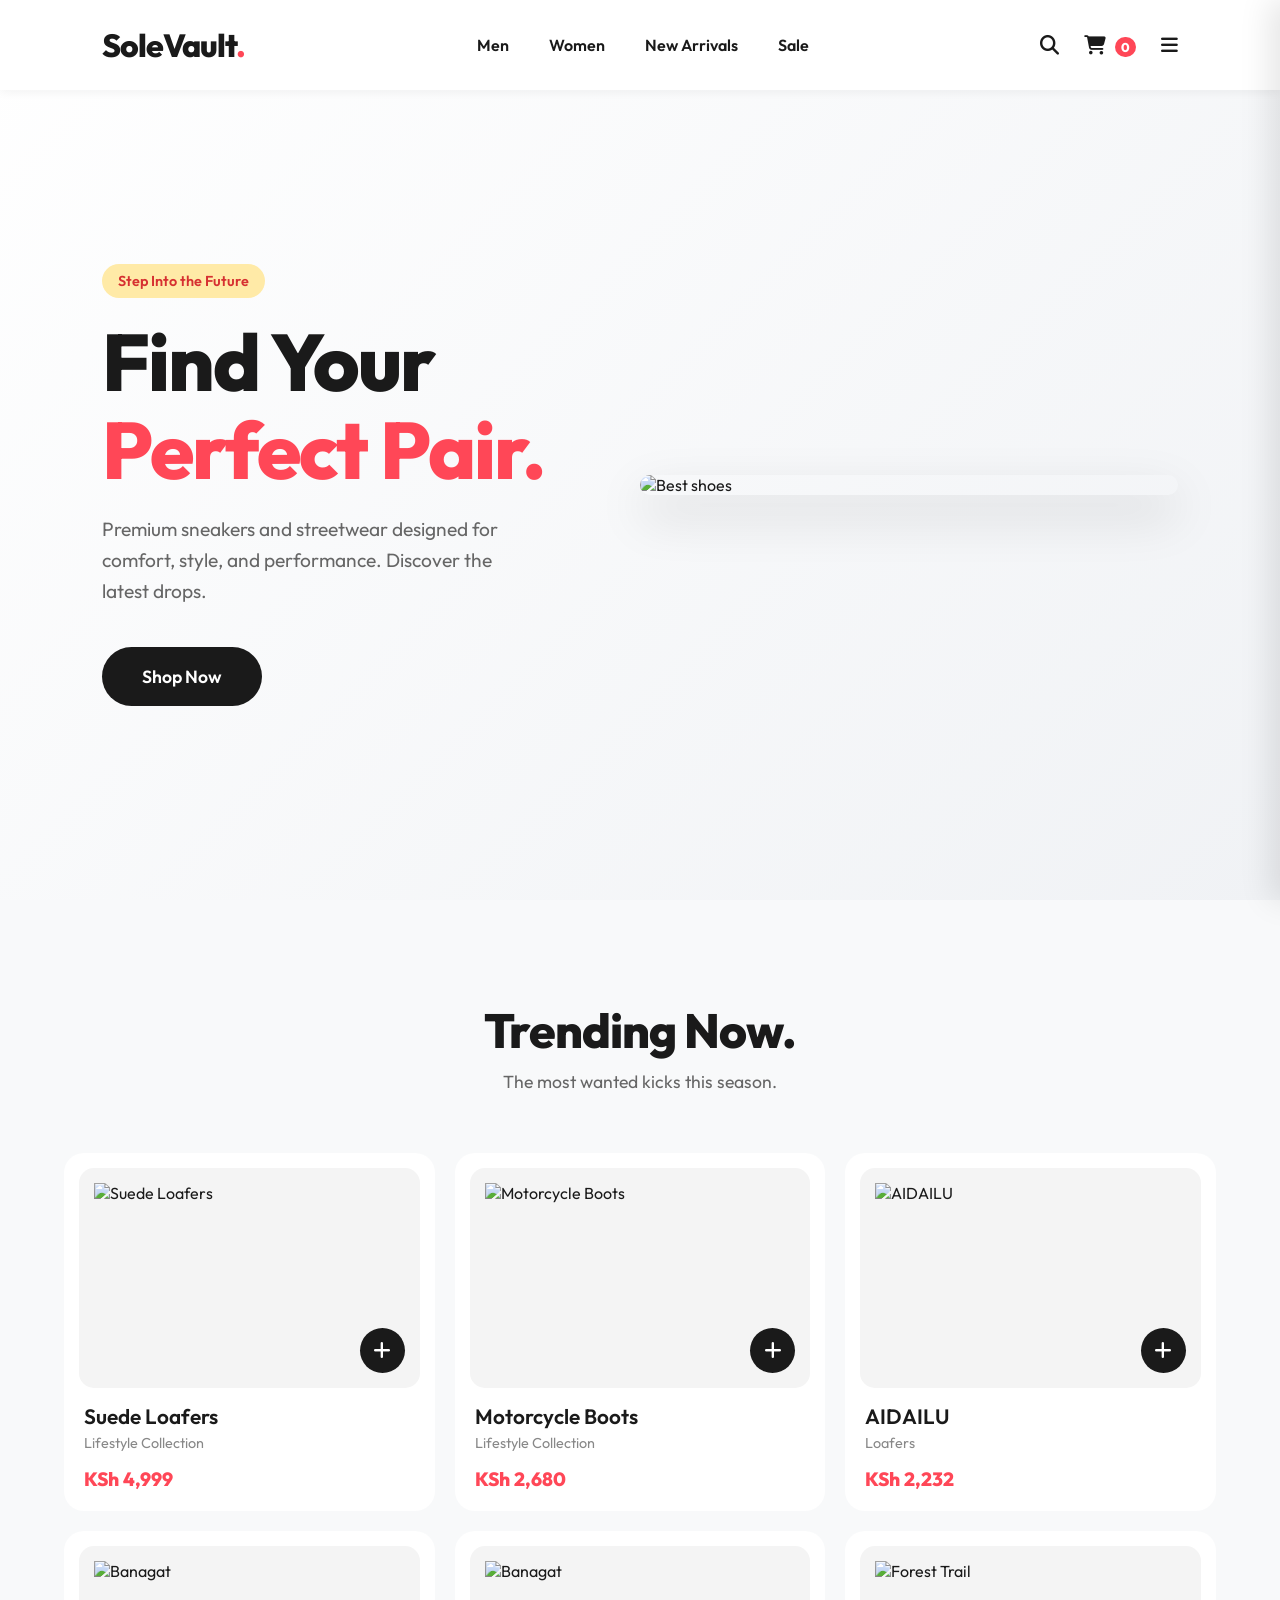
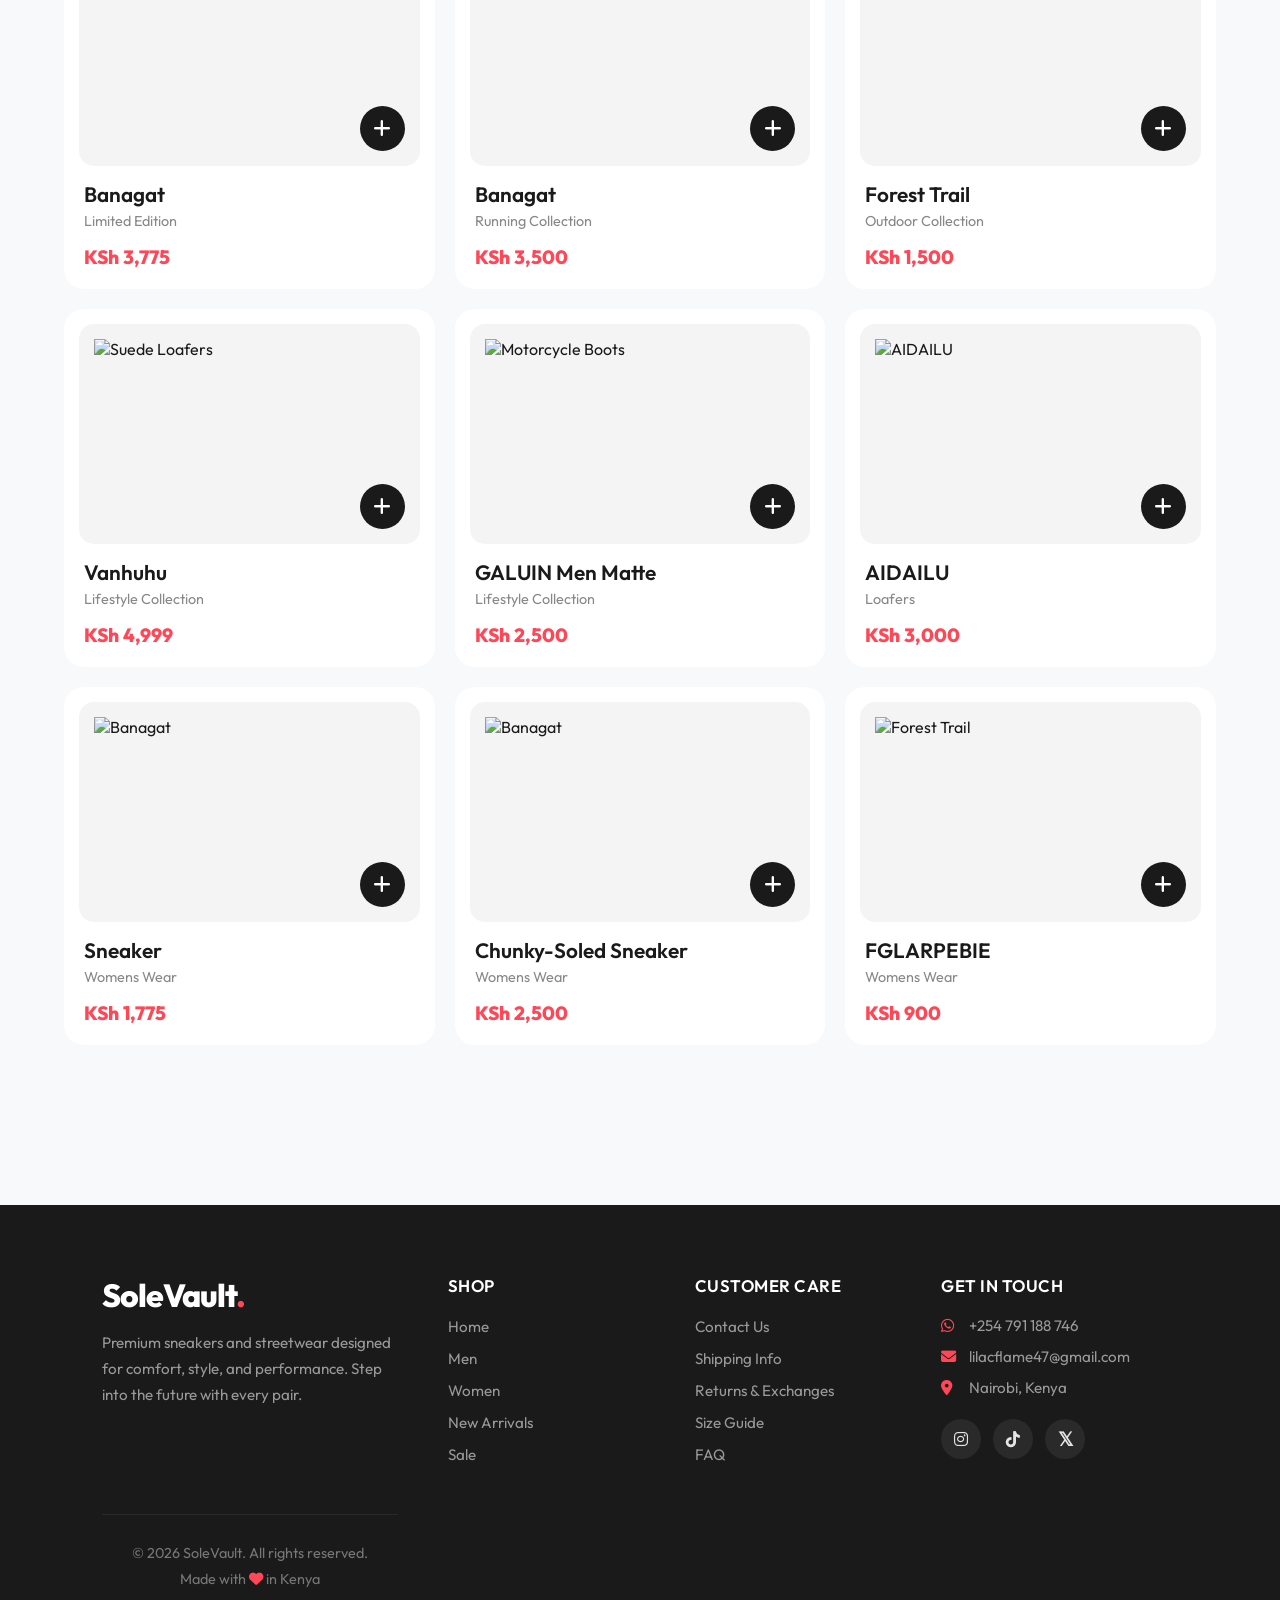
==== index.html @ d218647d "first commit" ====
<!DOCTYPE html>
<html lang="en">
<head>
    <meta charset="UTF-8">
    <meta name="viewport" content="width=device-width, initial-scale=1.0">
    <title>SoleVault | Premium Sneakers</title>
    
    <link rel="preconnect" href="https://fonts.googleapis.com">
    <link rel="preconnect" href="https://fonts.gstatic.com" crossorigin>
    <link href="https://fonts.googleapis.com/css2?family=Outfit:wght@300;400;600;800&display=swap" rel="stylesheet">
    <link rel="stylesheet" href="https://cdnjs.cloudflare.com/ajax/libs/font-awesome/6.4.0/css/all.min.css">
    <link rel="stylesheet" href="style.css">
</head>
<body>

    <!-- Navigation -->
        <nav>
        <a href="index.html" class="logo" style="text-decoration: none; color: inherit;">SoleVault<span>.</span></a>
        
        <ul class="nav-links" id="navLinks">
            <li><a href="men.html">Men</a></li>
            <li><a href="women.html">Women</a></li>
            <li><a href="new.html">New Arrivals</a></li>
            <li><a href="sale.html">Sale</a></li>
        </ul>

        <div class="nav-icons">
            <a href="javascript:void(0)" onclick="toggleSearch(event)"><i class="fa-solid fa-magnifying-glass"></i></a>
            <a href="javascript:void(0)" onclick="toggleCart(event)"><i class="fa-solid fa-cart-shopping"></i> <span id="cart-count">0</span></a>
            <!-- Hamburger Menu Icon (Only shows on mobile) -->
            <a href="javascript:void(0)" class="menu-toggle" onclick="toggleMenu()"><i class="fa-solid fa-bars"></i></a>
        </div>
    </nav>

    <!-- Hero Section -->
    <header class="hero">
        <div class="hero-text">
            <span class="badge">Step Into the Future</span>
            <h1>Find Your <br><span class="highlight">Perfect Pair.</span></h1>
            <p>Premium sneakers and streetwear designed for comfort, style, and performance. Discover the latest drops.</p>
            <a href="#shop" class="btn">Shop Now</a>
        </div>
        <div class="hero-image">
            <img src="https://ke.jumia.is/unsafe/fit-in/680x680/filters:fill(white)/product/57/4795823/1.jpg?5220" alt="Best shoes">
        </div>
    </header>

    <!-- Product Grid -->
    <section id="shop" class="products-section">
        <div class="section-header">
            <h2>Trending Now.</h2>
            <p>The most wanted kicks this season.</p>
        </div>

        <!-- THE MISSING GRID WRAPPER IS HERE -->
        <div class="product-grid">
            
            <!-- Shoe 1 -->
            <div class="product-card">
                <div class="image-box">
                    <img src="https://ke.jumia.is/unsafe/fit-in/680x680/filters:fill(white)/product/57/4795823/1.jpg?5220" alt="Suede Loafers">
                    <button class="add-to-cart" onclick="addToCart('Suede Loafers', 4999)"><i class="fa-solid fa-plus"></i></button>
                </div>
                <div class="product-info">
                    <h3>Suede Loafers</h3>
                    <p>Lifestyle Collection</p>
                    <span class="price">KSh 4,999</span>
                </div>
            </div>

            <!-- Shoe 2 -->
            <div class="product-card">
                <div class="image-box">
                    <img src="https://ke.jumia.is/unsafe/fit-in/500x500/filters:fill(white)/product/01/3525723/1.jpg?2104" alt="Motorcycle Boots">
                    <button class="add-to-cart" onclick="addToCart('Motorcycle Boots', 2680)"><i class="fa-solid fa-plus"></i></button>
                </div>
                <div class="product-info">
                    <h3>Motorcycle Boots</h3>
                    <p>Lifestyle Collection</p>
                    <span class="price">KSh 2,680</span>
                </div>
            </div>

            <!-- Shoe 3 -->
            <div class="product-card">
                <div class="image-box">
                    <img src="https://ke.jumia.is/unsafe/fit-in/680x680/filters:fill(white)/product/59/809765/1.jpg?5436" alt="AIDAILU">
                    <button class="add-to-cart" onclick="addToCart('AIDAILU', 2232)"><i class="fa-solid fa-plus"></i></button>
                </div>
                <div class="product-info">
                    <h3>AIDAILU</h3>
                    <p>Loafers</p>
                    <span class="price">KSh 2,232</span>
                </div>
            </div>

            <!-- Shoe 4 -->
            <div class="product-card">
                <div class="image-box">
                    <img src="https://ke.jumia.is/unsafe/fit-in/500x500/filters:fill(white)/product/37/4186523/1.jpg?4332" alt="Banagat">
                    <button class="add-to-cart" onclick="addToCart('Banagat', 3775)"><i class="fa-solid fa-plus"></i></button>
                </div>
                <div class="product-info">
                    <h3>Banagat</h3>
                    <p>Limited Edition</p>
                    <span class="price">KSh 3,775</span>
                </div>
            </div>

            <!-- Shoe 5 -->
            <div class="product-card">
                <div class="image-box">
                    <img src="https://ke.jumia.is/unsafe/fit-in/500x500/filters:fill(white)/product/64/2206213/1.jpg?8373" alt="Banagat">
                    <button class="add-to-cart" onclick="addToCart('Banagat', 2500)"><i class="fa-solid fa-plus"></i></button>
                </div>
                <div class="product-info">
                    <h3>Banagat</h3>
                    <p>Running Collection</p>
                    <span class="price">KSh 3,500</span>
                </div>
            </div>

            <!-- Shoe 6 -->
            <div class="product-card">
                <div class="image-box">
                    <img src="https://ke.jumia.is/unsafe/fit-in/500x500/filters:fill(white)/product/60/6899091/1.jpg?2651" alt="Forest Trail">
                    <button class="add-to-cart" onclick="addToCart('Forest Trail', 1500)"><i class="fa-solid fa-plus"></i></button>
                </div>
                <div class="product-info">
                    <h3>Forest Trail</h3>
                    <p>Outdoor Collection</p>
                    <span class="price">KSh 1,500</span>
                </div>
            </div>

            <!-- Shoe 7 -->
            <div class="product-card">
                <div class="image-box">
                    <img src="https://ke.jumia.is/unsafe/fit-in/500x500/filters:fill(white)/product/42/1578023/1.jpg?2442" alt="Suede Loafers">
                    <button class="add-to-cart" onclick="addToCart('Suede Loafers', 4999)"><i class="fa-solid fa-plus"></i></button>
                </div>
                <div class="product-info">
                    <h3>Vanhuhu</h3>
                    <p>Lifestyle Collection</p>
                    <span class="price">KSh 4,999</span>
                </div>
            </div>

            <!-- Shoe 8 -->
            <div class="product-card">
                <div class="image-box">
                    <img src="https://ke.jumia.is/unsafe/fit-in/500x500/filters:fill(white)/product/37/9747823/1.jpg?2228" alt="Motorcycle Boots">
                    <button class="add-to-cart" onclick="addToCart('Motorcycle Boots', 2680)"><i class="fa-solid fa-plus"></i></button>
                </div>
                <div class="product-info">
                    <h3>GALUIN Men Matte</h3>
                    <p>Lifestyle Collection</p>
                    <span class="price">KSh 2,500</span>
                </div>
            </div>

            <!-- Shoe 9 -->
            <div class="product-card">
                <div class="image-box">
                    <img src="https://ke.jumia.is/unsafe/fit-in/500x500/filters:fill(white)/product/17/6987661/1.jpg?1948" alt="AIDAILU">
                    <button class="add-to-cart" onclick="addToCart('AIDAILU', 2232)"><i class="fa-solid fa-plus"></i></button>
                </div>
                <div class="product-info">
                    <h3>AIDAILU</h3>
                    <p>Loafers</p>
                    <span class="price">KSh 3,000</span>
                </div>
            </div>

            <!-- Shoe 10 -->
            <div class="product-card">
                <div class="image-box">
                    <img src="https://ke.jumia.is/unsafe/fit-in/500x500/filters:fill(white)/product/05/4372523/1.jpg?1963" alt="Banagat">
                    <button class="add-to-cart" onclick="addToCart('Banagat', 3775)"><i class="fa-solid fa-plus"></i></button>
                </div>
                <div class="product-info">
                    <h3>Sneaker</h3>
                    <p>Womens Wear</p>
                    <span class="price">KSh 1,775</span>
                </div>
            </div>

            <!-- Shoe 11 -->
            <div class="product-card">
                <div class="image-box">
                    <img src="https://ke.jumia.is/unsafe/fit-in/500x500/filters:fill(white)/product/93/4255723/1.jpg?5764" alt="Banagat">
                    <button class="add-to-cart" onclick="addToCart('Banagat', 2500)"><i class="fa-solid fa-plus"></i></button>
                </div>
                <div class="product-info">
                    <h3>Chunky-Soled Sneaker</h3>
                    <p>Womens Wear</p>
                    <span class="price">KSh 2,500</span>
                </div>
            </div>

            <!-- Shoe 12 -->
            <div class="product-card">
                <div class="image-box">
                    <img src="https://ke.jumia.is/unsafe/fit-in/500x500/filters:fill(white)/product/03/3954523/1.jpg?1040" alt="Forest Trail">
                    <button class="add-to-cart" onclick="addToCart('Forest Trail', 1500)"><i class="fa-solid fa-plus"></i></button>
                </div>
                <div class="product-info">
                    <h3>FGLARPEBIE</h3>
                    <p>Womens Wear</p>
                    <span class="price">KSh 900</span>
                </div>
            </div>

        </div> <!-- END OF PRODUCT GRID -->
    </section>

    <!-- SLIDE-OUT SHOPPING CART -->
    <div class="cart-overlay" id="cartOverlay" onclick="toggleCart(event)"></div>
    
    <div class="cart-sidebar" id="cartSidebar">
        <div class="cart-header">
            <h2>Your Cart</h2>
            <button class="close-cart" onclick="toggleCart(event)"><i class="fa-solid fa-xmark"></i></button>
        </div>
        
        <div class="cart-items" id="cartItems">
            <p class="empty-msg">Your cart is empty. Start shopping!</p>
        </div>
        
        <div class="cart-footer">
            <div class="total-row">
                <span>Total:</span>
                <span id="cartTotal">KSh 0</span>
            </div>
            <button class="btn checkout-btn" onclick="checkout()">Checkout Now</button>
        </div>
    </div>

        <!-- FOOTER -->
    <footer>
        <div class="footer-grid">
            
            <div class="footer-brand">
                <h3>SoleVault<span>.</span></h3>
                <p>Premium sneakers and streetwear designed for comfort, style, and performance. Step into the future with every pair.</p>
            </div>

            <div class="footer-col">
                <h4>Shop</h4>
                <ul>
                    <li><a href="index.html">Home</a></li>
                    <li><a href="men.html">Men</a></li>
                    <li><a href="women.html">Women</a></li>
                    <li><a href="new.html">New Arrivals</a></li>
                    <li><a href="sale.html">Sale</a></li>
                </ul>
            </div>

            <div class="footer-col">
                <h4>Customer Care</h4>
                <ul>
                    <li><a href="#">Contact Us</a></li>
                    <li><a href="#">Shipping Info</a></li>
                    <li><a href="#">Returns & Exchanges</a></li>
                    <li><a href="#">Size Guide</a></li>
                    <li><a href="#">FAQ</a></li>
                </ul>
            </div>

            <div class="footer-col">
                <h4>Get In Touch</h4>
                                <ul class="footer-contact">
                    <li>
                        <i class="fa-brands fa-whatsapp"></i> 
                        <a href="https://wa.me/254791188746" target="_blank" style="color: inherit;">+254 791 188 746</a>
                    </li>
                    <li>
                        <i class="fa-solid fa-envelope"></i> 
                        <a href="mailto:lilacflame47@gmail.com" style="color: inherit;">lilacflame47@gmail.com</a>
                    </li>
                    <li><i class="fa-solid fa-location-dot"></i> Nairobi, Kenya</li>
                </ul>
                                <div class="footer-socials">
                    <!-- Update the hrefs with your actual profile links -->
                    <a href="https://instagram.com/xtentione__" target="_blank" aria-label="Instagram"><i class="fa-brands fa-instagram"></i></a>
                    <a href="https://tiktok.com/@xtentione" target="_blank" aria-label="TikTok"><i class="fa-brands fa-tiktok"></i></a>
                    
                    <!-- Fixed the X icon -->
                   <a href="https://x.com/heinxw" target="_blank" aria-label="X" style="color: #e5e5e5 !important; font-family: Arial, sans-serif; font-weight: bold; font-size: 1.2rem; display: flex; align-items: center; justify-content: center;">
    𝕏
</a>
                    
                </div>

        </div>

        <div class="footer-bottom">
            <p>&copy; <span id="year"></span> SoleVault. All rights reserved.</p>
            <p>Made with <i class="fa-solid fa-heart" style="color:#ff4757;"></i> in Kenya</p>
        </div>
    </footer>

    <script>
        document.getElementById('year').textContent = new Date().getFullYear();
    </script>

    <script src="script.js"></script>
</body>
</html>
---- style.css ----
/* --- BASE STYLES --- */
* {
    margin: 0;
    padding: 0;
    box-sizing: border-box;
    font-family: 'Outfit', sans-serif;
}

body {
    background-color: #f8f9fa;
    color: #1a1a1a;
    overflow-x: hidden;
}

a {
    text-decoration: none;
    color: inherit;
}

nav {
    display: flex;
    justify-content: space-between;
    align-items: center;
    padding: 25px 8%;
    position: fixed; 
    width: 100%;
    top: 0;
    z-index: 100;
    background: rgba(255, 255, 255, 0.95); 
    backdrop-filter: blur(10px); 
    box-shadow: 0 2px 10px rgba(0,0,0,0.05); 
    transition: all 0.3s ease;
}

.logo {
    font-size: 2rem;
    font-weight: 800;
    letter-spacing: -1px;
}

.logo span {
    color: #ff4757; 
}

.nav-links {
    list-style: none;
    display: flex;
    gap: 40px;
}

.nav-links a {
    font-weight: 600;
    transition: color 0.3s;
}

.nav-links a:hover {
    color: #ff4757;
}

.nav-icons {
    display: flex;
    gap: 25px;
    font-size: 1.2rem;
}

.nav-icons a:hover {
    color: #ff4757;
}

/* --- HERO SECTION --- */
.hero {
    display: flex;
    align-items: center;
    justify-content: space-between;
    padding: 150px 8% 80px; 
    background: linear-gradient(135deg, #ffffff 0%, #f0f2f5 100%);
    min-height: 100vh;
}

.hero-text {
    width: 50%;
}

.badge {
    background: #ffeaa7;
    color: #d63031;
    padding: 8px 16px;
    border-radius: 30px;
    font-size: 0.9rem;
    font-weight: 600;
    display: inline-block;
    margin-bottom: 20px;
}

.hero-text h1 {
    font-size: 5rem;
    font-weight: 800;
    line-height: 1.1;
    letter-spacing: -2px;
    margin-bottom: 20px;
}

.highlight {
    color: #ff4757;
}

.hero-text p {
    font-size: 1.2rem;
    color: #666;
    line-height: 1.6;
    margin-bottom: 40px;
    max-width: 80%;
}

.btn {
    display: inline-block;
    background: #1a1a1a;
    color: white;
    padding: 18px 40px;
    border-radius: 50px;
    font-size: 1.1rem;
    font-weight: 600;
    transition: transform 0.3s, background 0.3s;
}

.btn:hover {
    background: #ff4757;
    transform: translateY(-3px);
}

/* --- HERO IMAGE --- */
.hero-image {
    width: 50%;
    display: flex;
    justify-content: center;
}

.hero-image img {
    width: 100%;
    max-width: 600px;
    border-radius: 30px;
    box-shadow: 0 20px 50px rgba(0,0,0,0.15);
    animation: float 5s ease-in-out infinite;
}

@keyframes float {
    0% { transform: translateY(0) rotate(0deg); }
    50% { transform: translateY(-20px) rotate(-2deg); }
    100% { transform: translateY(0) rotate(0deg); }
}

/* --- PRODUCTS SECTION --- */
.products-section {
    padding: 100px 5%; 
}

.section-header {
    text-align: center;
    margin-bottom: 60px;
}

.section-header h2 {
    font-size: 3rem;
    font-weight: 800;
    letter-spacing: -1px;
}

.section-header p {
    color: #666;
    font-size: 1.1rem;
    margin-top: 10px;
}

/* --- PRODUCT GRID (EXACTLY 3 COLUMNS) --- */
.product-grid {
    display: grid;
    grid-template-columns: repeat(3, 1fr); 
    gap: 20px; 
    max-width: 1200px;
    margin: 0 auto;
}

.product-card {
    background: white;
    border-radius: 20px;
    padding: 15px; 
    transition: transform 0.3s, box-shadow 0.3s;
    cursor: pointer;
    display: flex; 
    flex-direction: column;
}

.product-card:hover {
    transform: translateY(-10px);
    box-shadow: 0 20px 40px rgba(0,0,0,0.08);
}

.image-box {
    position: relative;
    background: #f4f4f4;
    border-radius: 15px;
    height: 220px; 
    display: flex;
    align-items: center;
    justify-content: center;
    overflow: hidden;
    width: 100%;
}

.image-box img {
    width: 100%;
    height: 100%;
    object-fit: contain; 
    padding: 15px; 
    transition: transform 0.4s ease;
}

.product-card:hover .image-box img {
    transform: scale(1.1);
}

.add-to-cart {
    position: absolute;
    bottom: 15px;
    right: 15px;
    background: #1a1a1a;
    color: white;
    border: none;
    width: 45px;
    height: 45px;
    border-radius: 50%;
    font-size: 1.2rem;
    cursor: pointer;
    transition: background 0.3s, transform 0.3s;
    display: flex;
    align-items: center;
    justify-content: center;
    z-index: 10;
}

.add-to-cart:hover {
    background: #ff4757;
    transform: scale(1.1);
}

.product-info {
    padding: 15px 5px 5px;
}

.product-info h3 {
    font-size: 1.3rem;
    font-weight: 600;
    margin-bottom: 5px;
}

.product-info p {
    color: #888;
    font-size: 0.9rem;
    margin-bottom: 15px;
}

.price {
    font-size: 1.2rem;
    font-weight: 800;
    color: #ff4757;
}

/* --- SHOPPING CART STYLES --- */
.cart-overlay {
    position: fixed;
    top: 0;
    left: 0;
    width: 100%;
    height: 100%;
    background: rgba(0,0,0,0.5);
    opacity: 0;
    visibility: hidden;
    transition: all 0.3s;
    z-index: 1000;
}

.cart-overlay.active {
    opacity: 1;
    visibility: visible;
}

.cart-sidebar {
    position: fixed;
    top: 0;
    right: -400px; 
    width: 100%;
    max-width: 400px;
    height: 100vh;
    background: white;
    box-shadow: -10px 0 30px rgba(0,0,0,0.1);
    z-index: 1001;
    display: flex;
    flex-direction: column;
    transition: right 0.4s ease;
}

.cart-sidebar.active {
    right: 0; 
}

.cart-header {
    display: flex;
    justify-content: space-between;
    align-items: center;
    padding: 25px;
    border-bottom: 1px solid #eee;
}

.cart-header h2 {
    font-size: 1.5rem;
    font-weight: 800;
}

.close-cart {
    background: none;
    border: none;
    font-size: 1.5rem;
    cursor: pointer;
    color: #666;
}

.cart-items {
    flex: 1;
    overflow-y: auto;
    padding: 25px;
}

.empty-msg {
    color: #888;
    text-align: center;
    margin-top: 50px;
}

.cart-item {
    display: flex;
    justify-content: space-between;
    align-items: center;
    margin-bottom: 20px;
    padding-bottom: 20px;
    border-bottom: 1px solid #eee;
}

.cart-item-info h4 {
    font-size: 1rem;
    font-weight: 600;
    margin-bottom: 5px;
}

.cart-item-info span {
    color: #ff4757;
    font-weight: 700;
}

.remove-item {
    background: none;
    border: none;
    color: #aaa;
    cursor: pointer;
    font-size: 1.2rem;
    transition: color 0.3s;
}

.remove-item:hover {
    color: #ff4757;
}

.cart-footer {
    padding: 25px;
    border-top: 1px solid #eee;
    background: #fafafa;
}

.total-row {
    display: flex;
    justify-content: space-between;
    font-size: 1.3rem;
    font-weight: 800;
    margin-bottom: 20px;
}

.checkout-btn {
    width: 100%;
    background: #1a1a1a;
    color: white;
    border: none;
    padding: 18px;
    border-radius: 50px;
    font-size: 1.1rem;
    font-weight: 600;
    cursor: pointer;
    transition: background 0.3s;
}

.checkout-btn:hover {
    background: #ff4757;
}

#cart-count {
    background: #ff4757;
    color: white;
    font-size: 0.8rem;
    padding: 2px 6px;
    border-radius: 10px;
    margin-left: 5px;
    font-weight: 800;
}

/* --- MOBILE RESPONSIVE --- */
@media (max-width: 900px) {
    .hero {
        flex-direction: column;
        text-align: center;
        padding-top: 120px;
    }
    .hero-text, .hero-image {
        width: 100%;
    }
    .hero-text h1 {
        font-size: 3.5rem;
    }
    .hero-text p {
        margin: 0 auto 30px auto;
    }
    .nav-links {
        display: none;
    }

    .product-grid {
        grid-template-columns: repeat(2, 1fr);
    }
}

@media (max-width: 600px) {
    .product-grid {
        grid-template-columns: 1fr;
    }
}

/* --- ACTIVE NAVIGATION LINK --- */
.nav-links a.active {
    color: #ff4757;
    position: relative;
}

.nav-links a.active::after {
    content: '';
    position: absolute;
    bottom: -8px; 
    left: 0;
    width: 100%;
    height: 3px;
    background-color: #ff4757;
    border-radius: 3px;
    animation: fadeIn 0.3s ease;
}

/* --- SMOOTH PAGE TRANSITION --- */
body {
    animation: pageFadeIn 0.6s ease-in-out; 
}

@keyframes pageFadeIn {
    from {
        opacity: 0;
        transform: translateX(20px); 
    }
    to {
        opacity: 1;
        transform: translateX(0);
    }
}

/* --- FOOTER --- */
footer {
    background: #1a1a1a;
    color: #e5e5e5;
    padding: 70px 8% 0;
    margin-top: 60px;
}

.footer-grid {
    display: grid;
    grid-template-columns: 1.5fr 1fr 1fr 1.2fr;
    gap: 50px;
    max-width: 1200px;
    margin: 0 auto;
    padding-bottom: 50px;
}

.footer-brand h3 {
    font-size: 2rem;
    font-weight: 800;
    letter-spacing: -1px;
    margin-bottom: 15px;
    color: #fff;
}

.footer-brand h3 span {
    color: #ff4757;
}

.footer-brand p {
    color: #999;
    line-height: 1.7;
    font-size: 0.95rem;
    max-width: 300px;
}

.footer-col h4 {
    font-size: 1.05rem;
    font-weight: 600;
    color: #fff;
    margin-bottom: 20px;
    letter-spacing: 0.5px;
    text-transform: uppercase;
}

.footer-col ul {
    list-style: none;
    display: flex;
    flex-direction: column;
    gap: 12px;
}

.footer-col ul li a {
    color: #999;
    font-size: 0.95rem;
    transition: color 0.3s, padding-left 0.3s;
}

.footer-col ul li a:hover {
    color: #ff4757;
    padding-left: 5px;
}

.footer-contact li {
    display: flex;
    align-items: center;
    gap: 10px;
    color: #999;
    font-size: 0.95rem;
}

.footer-contact li i {
    color: #ff4757;
    width: 18px;
}

.footer-socials {
    display: flex;
    gap: 12px;
    margin-top: 22px;
}

.footer-socials a {
    width: 40px;
    height: 40px;
    border-radius: 50%;
    background: #2a2a2a;
    display: flex;
    align-items: center;
    justify-content: center;
    color: #e5e5e5;
    font-size: 1rem;
    transition: background 0.3s, transform 0.3s;
}

.footer-socials a:hover {
    background: #ff4757;
    transform: translateY(-3px);
}

/* --- FIXED FOOTER BOTTOM (CENTERED) --- */
.footer-bottom {
    border-top: 1px solid #2a2a2a;
    padding: 25px 0;
    color: #777;
    font-size: 0.9rem;
    display: flex;
    flex-direction: column;
    align-items: center;
    justify-content: center;
    width: 100%;
    text-align: center;
}

.footer-bottom p {
    margin: 4px 0;
}

/* Footer responsive */
@media (max-width: 900px) {
    .footer-grid {
        grid-template-columns: 1fr 1fr;
        gap: 40px;
    }
}

@media (max-width: 600px) {
    .footer-grid {
        grid-template-columns: 1fr;
        gap: 35px;
    }
    .footer-brand p {
        max-width: 100%;
    }
}

/* --- SEARCH BAR --- */
.search-bar-container {
    position: fixed;
    top: 80px; 
    left: 0;
    width: 100%;
    background: white;
    padding: 0 8%;
    height: 0;
    overflow: hidden; 
    transition: height 0.3s ease, box-shadow 0.3s ease;
    z-index: 99;
    display: flex;
    align-items: center;
    justify-content: center;
    box-shadow: 0 0 0 rgba(0,0,0,0); 
}

.search-bar-container.active {
    height: 80px; 
    box-shadow: 0 10px 20px rgba(0,0,0,0.08); 
}

.search-inner {
    display: flex;
    align-items: center;
    width: 100%;
    max-width: 800px;
    background: #f4f4f4;
    padding: 15px 25px;
    border-radius: 50px;
    gap: 15px;
}

.search-inner i {
    color: #888;
    font-size: 1.2rem;
}

.search-inner input {
    flex: 1;
    border: none;
    background: transparent;
    font-size: 1.1rem;
    font-family: 'Outfit', sans-serif;
    outline: none;
    color: #1a1a1a;
}

.close-search {
    background: none;
    border: none;
    font-size: 1.4rem;
    color: #aaa;
    cursor: pointer;
    transition: color 0.3s;
    display: flex;
    align-items: center;
    justify-content: center;
}

.close-search:hover {
    color: #ff4757;
}

/* Responsive fix for search bar */
@media (max-width: 900px) {
    .search-bar-container.active {
        height: 70px; 
    }
    .search-inner {
        padding: 12px 20px;
    }
}
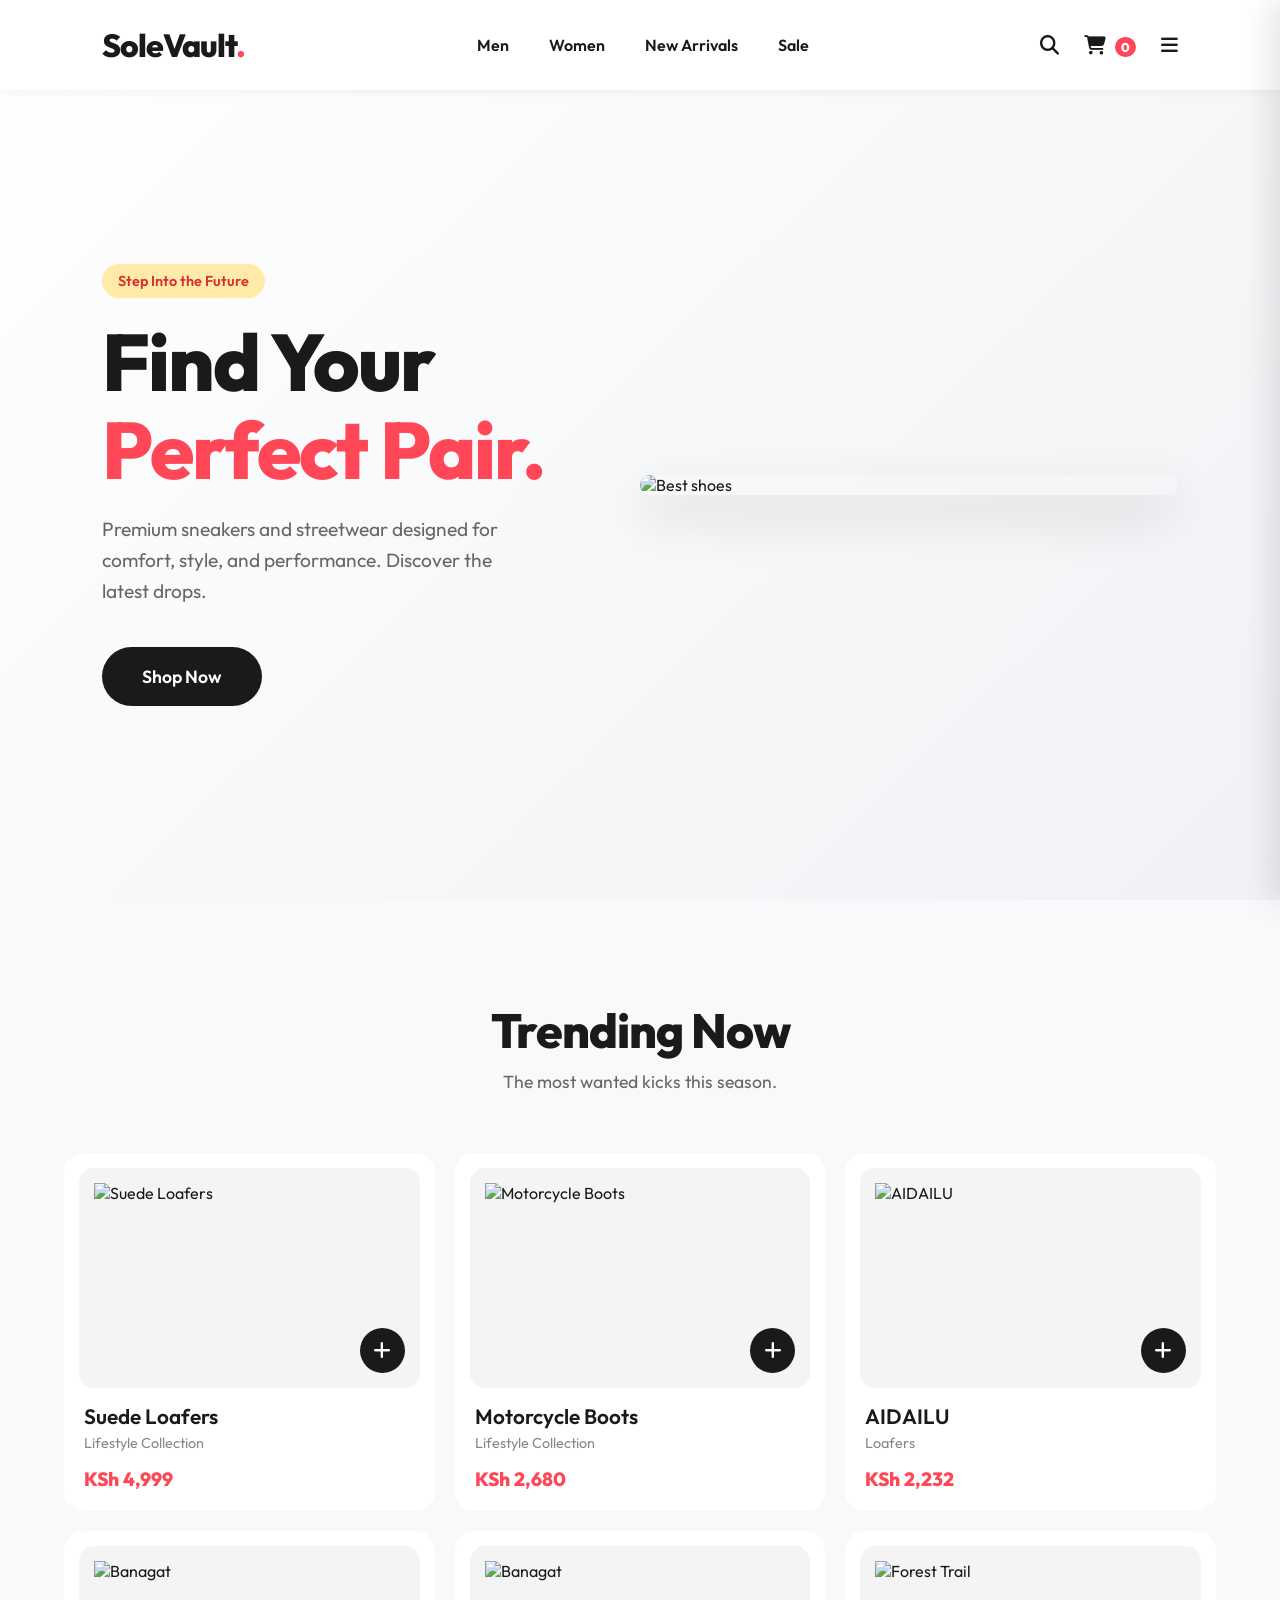
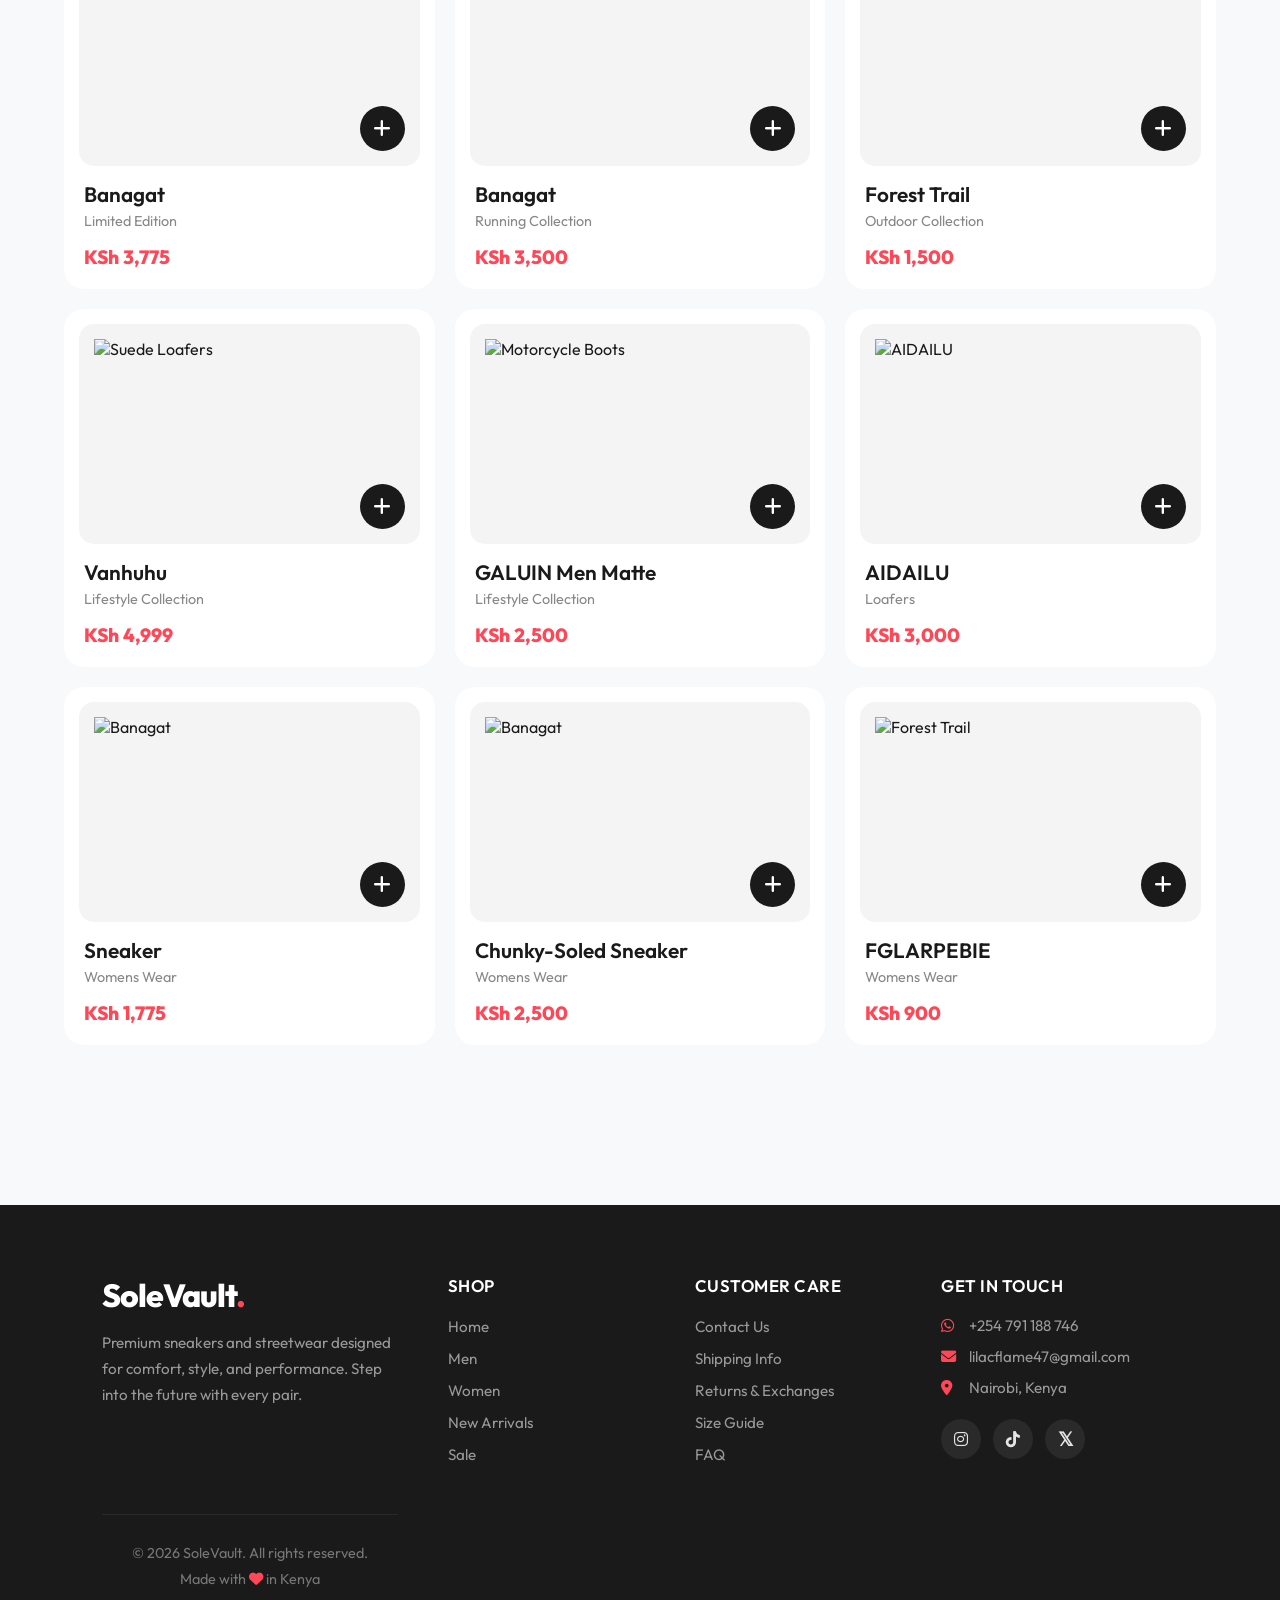
==== commit 542b459f: "Trending Now" ====
--- a/index.html
+++ b/index.html
@@ -48,7 +48,7 @@
     <!-- Product Grid -->
     <section id="shop" class="products-section">
         <div class="section-header">
-            <h2>Trending Now.</h2>
+            <h2>Trending Now</h2>
             <p>The most wanted kicks this season.</p>
         </div>
 
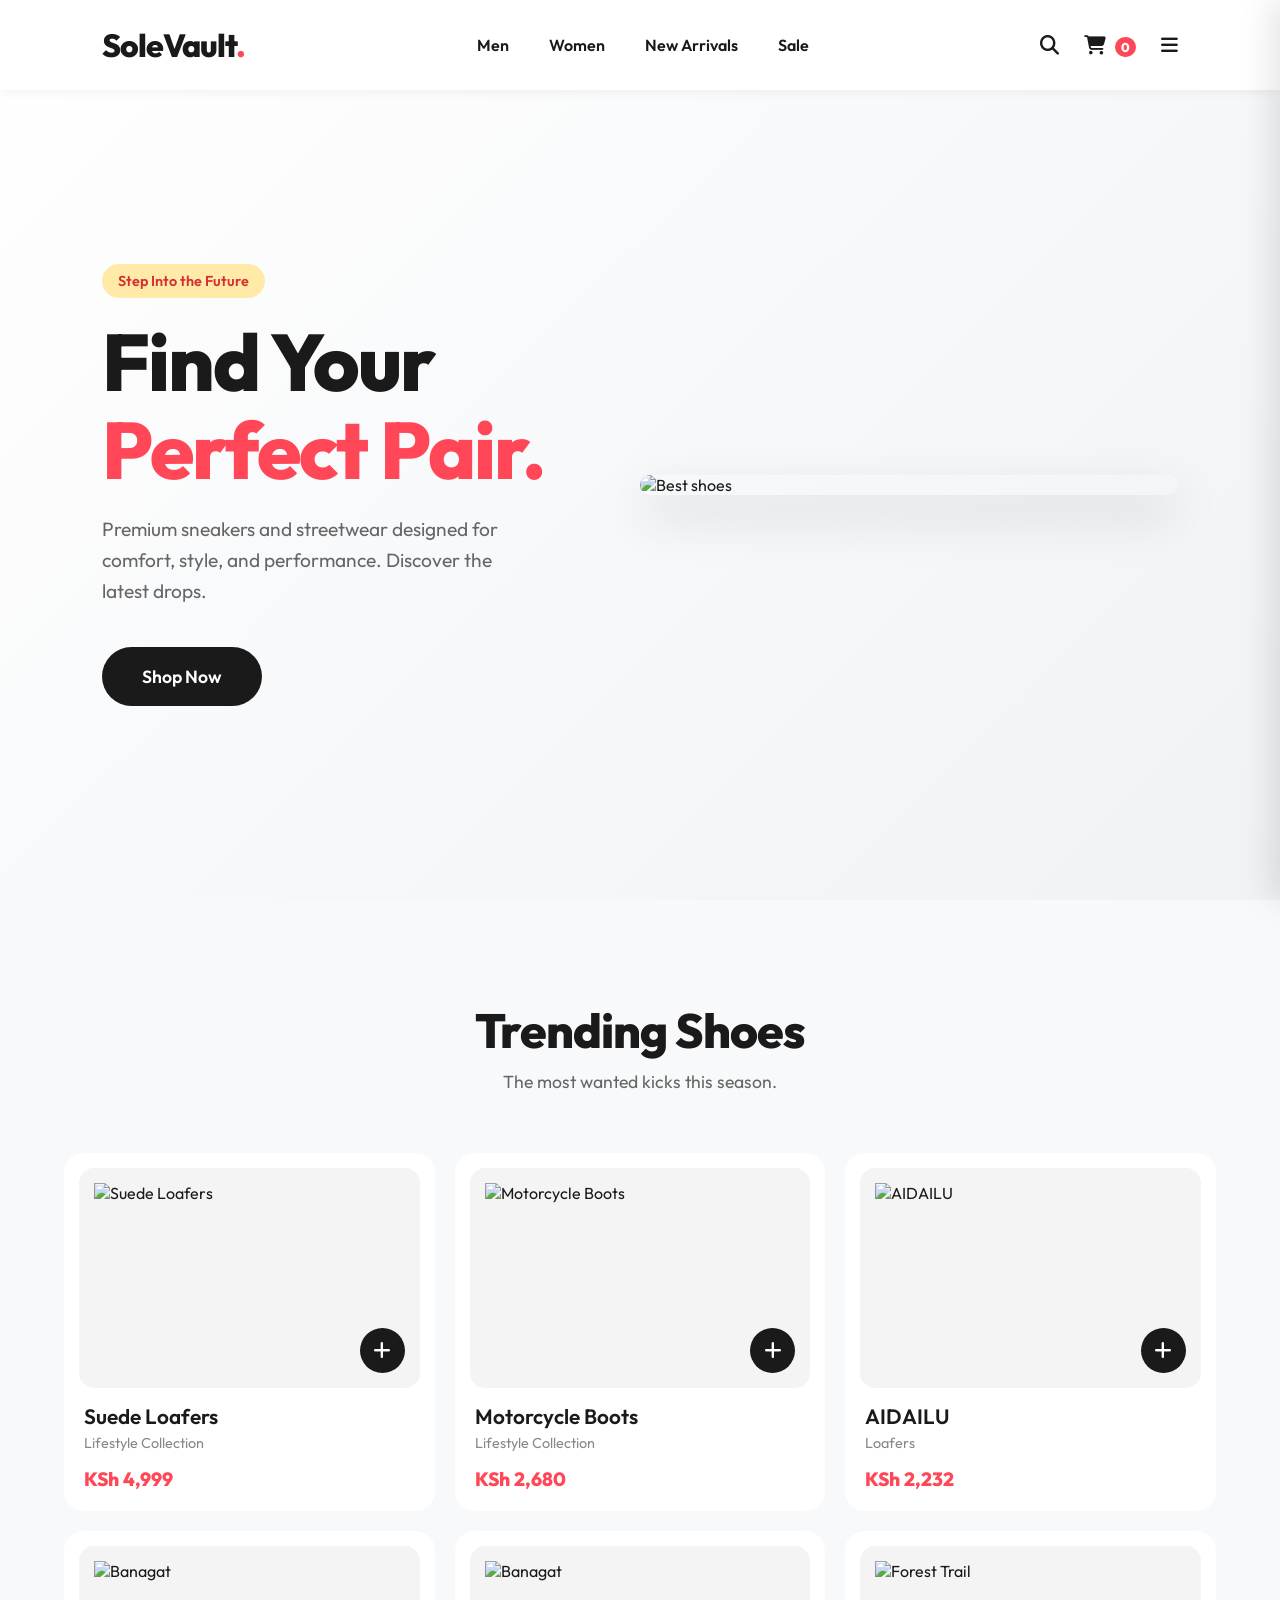
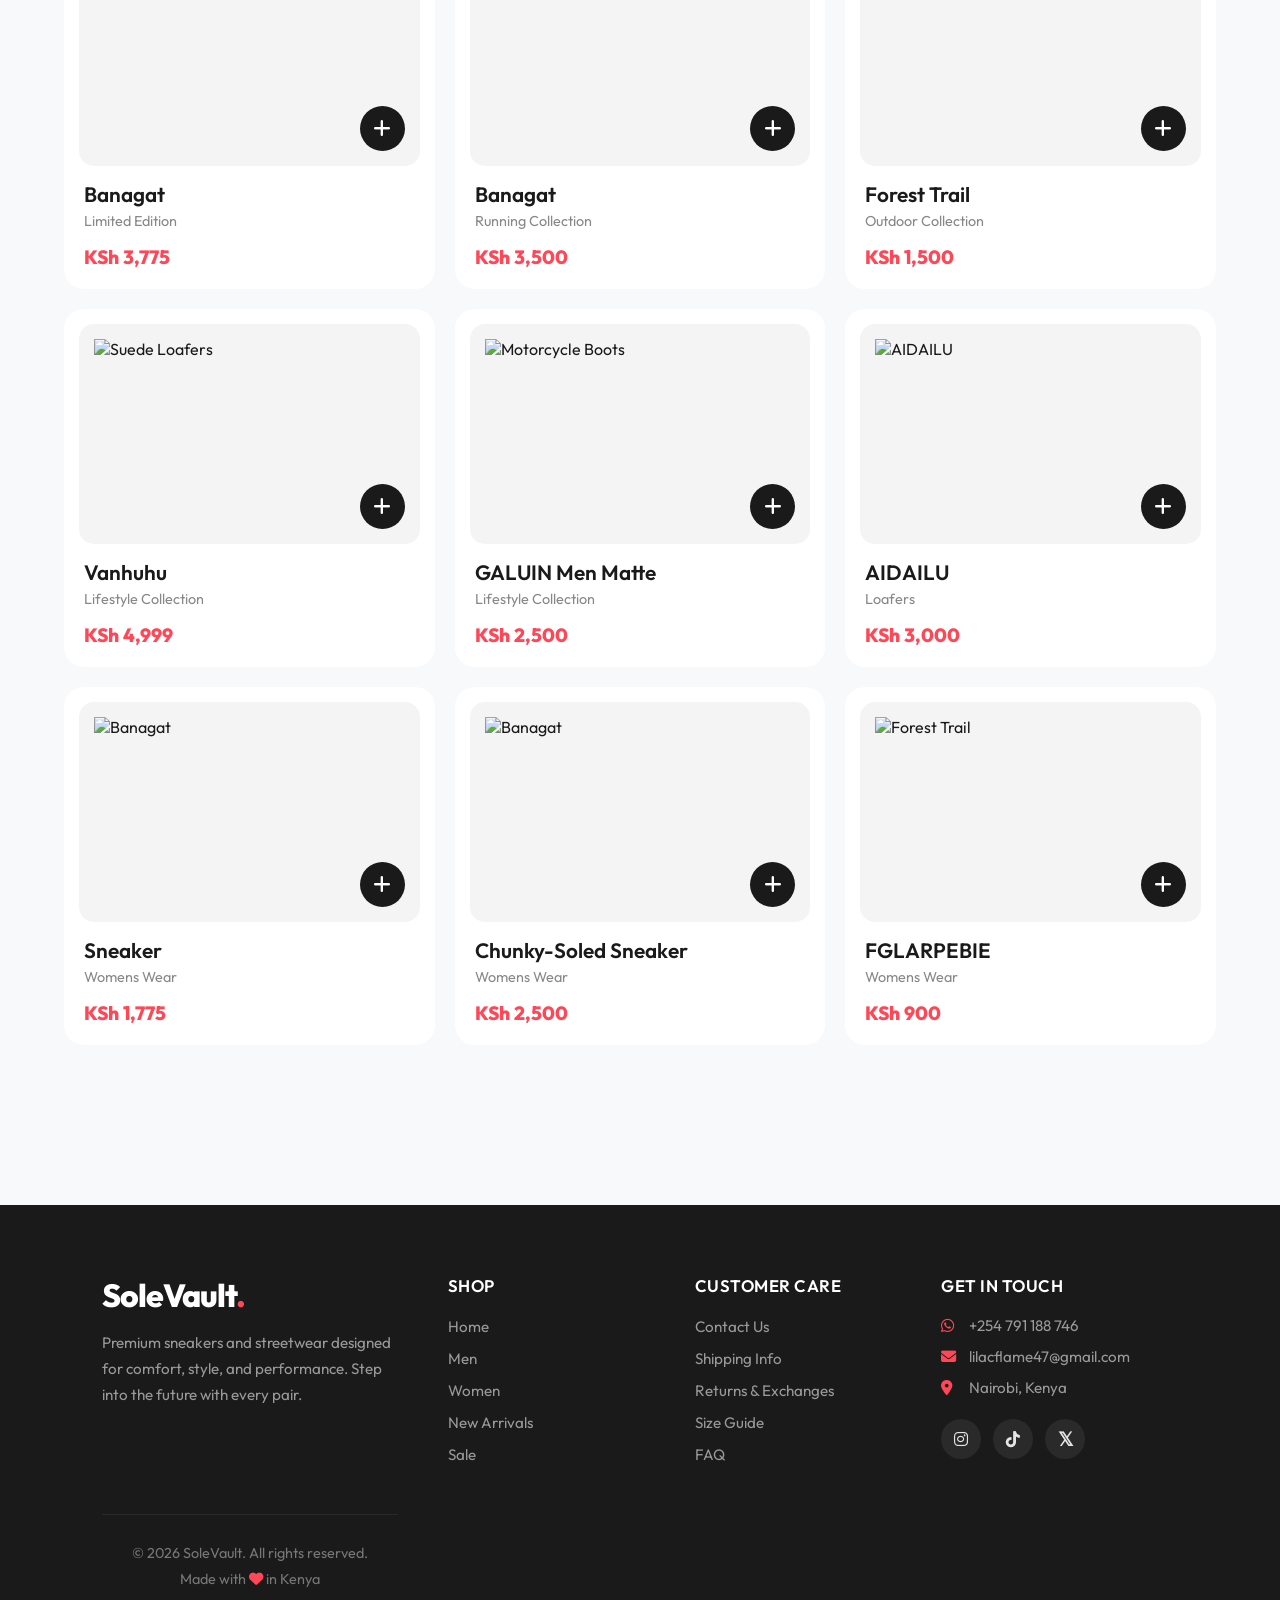
==== commit 53a1590e: "Trending Shoes" ====
--- a/index.html
+++ b/index.html
@@ -48,7 +48,7 @@
     <!-- Product Grid -->
     <section id="shop" class="products-section">
         <div class="section-header">
-            <h2>Trending Now</h2>
+            <h2>Trending Shoes</h2>
             <p>The most wanted kicks this season.</p>
         </div>
 
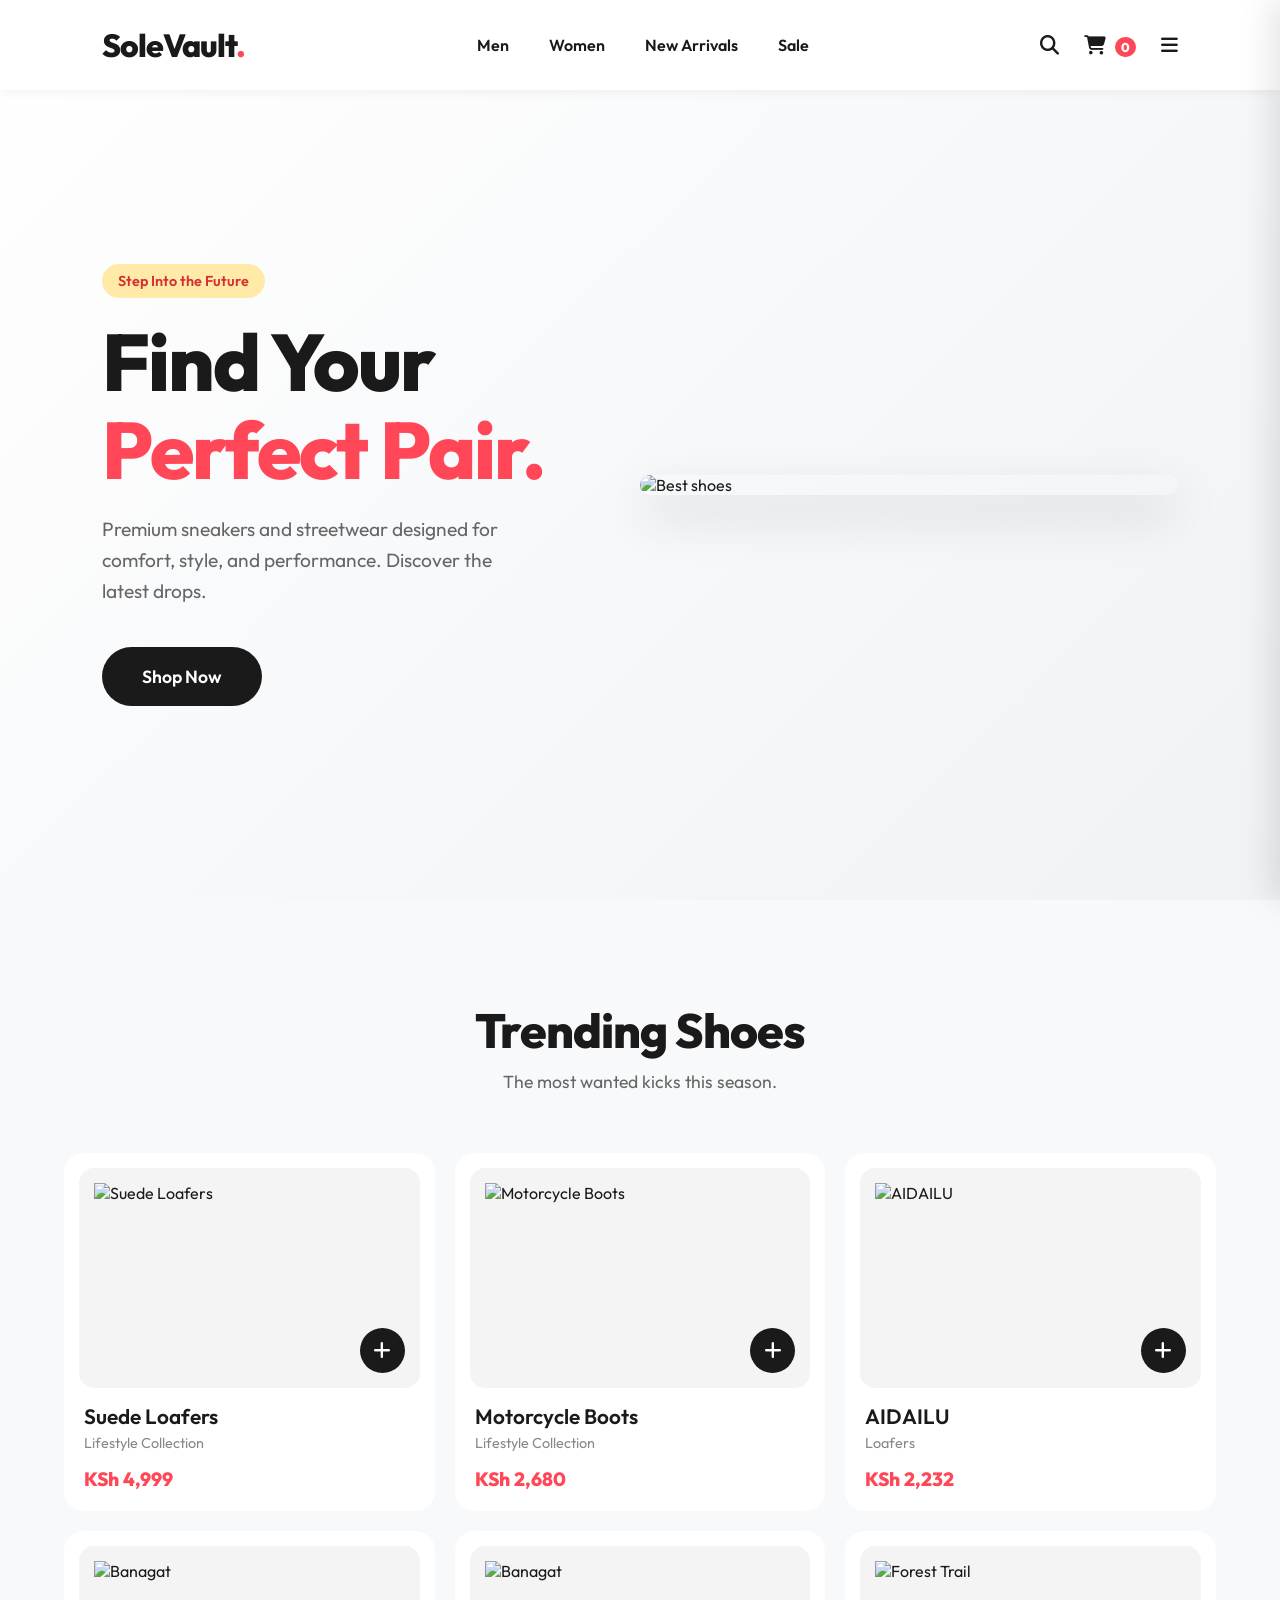
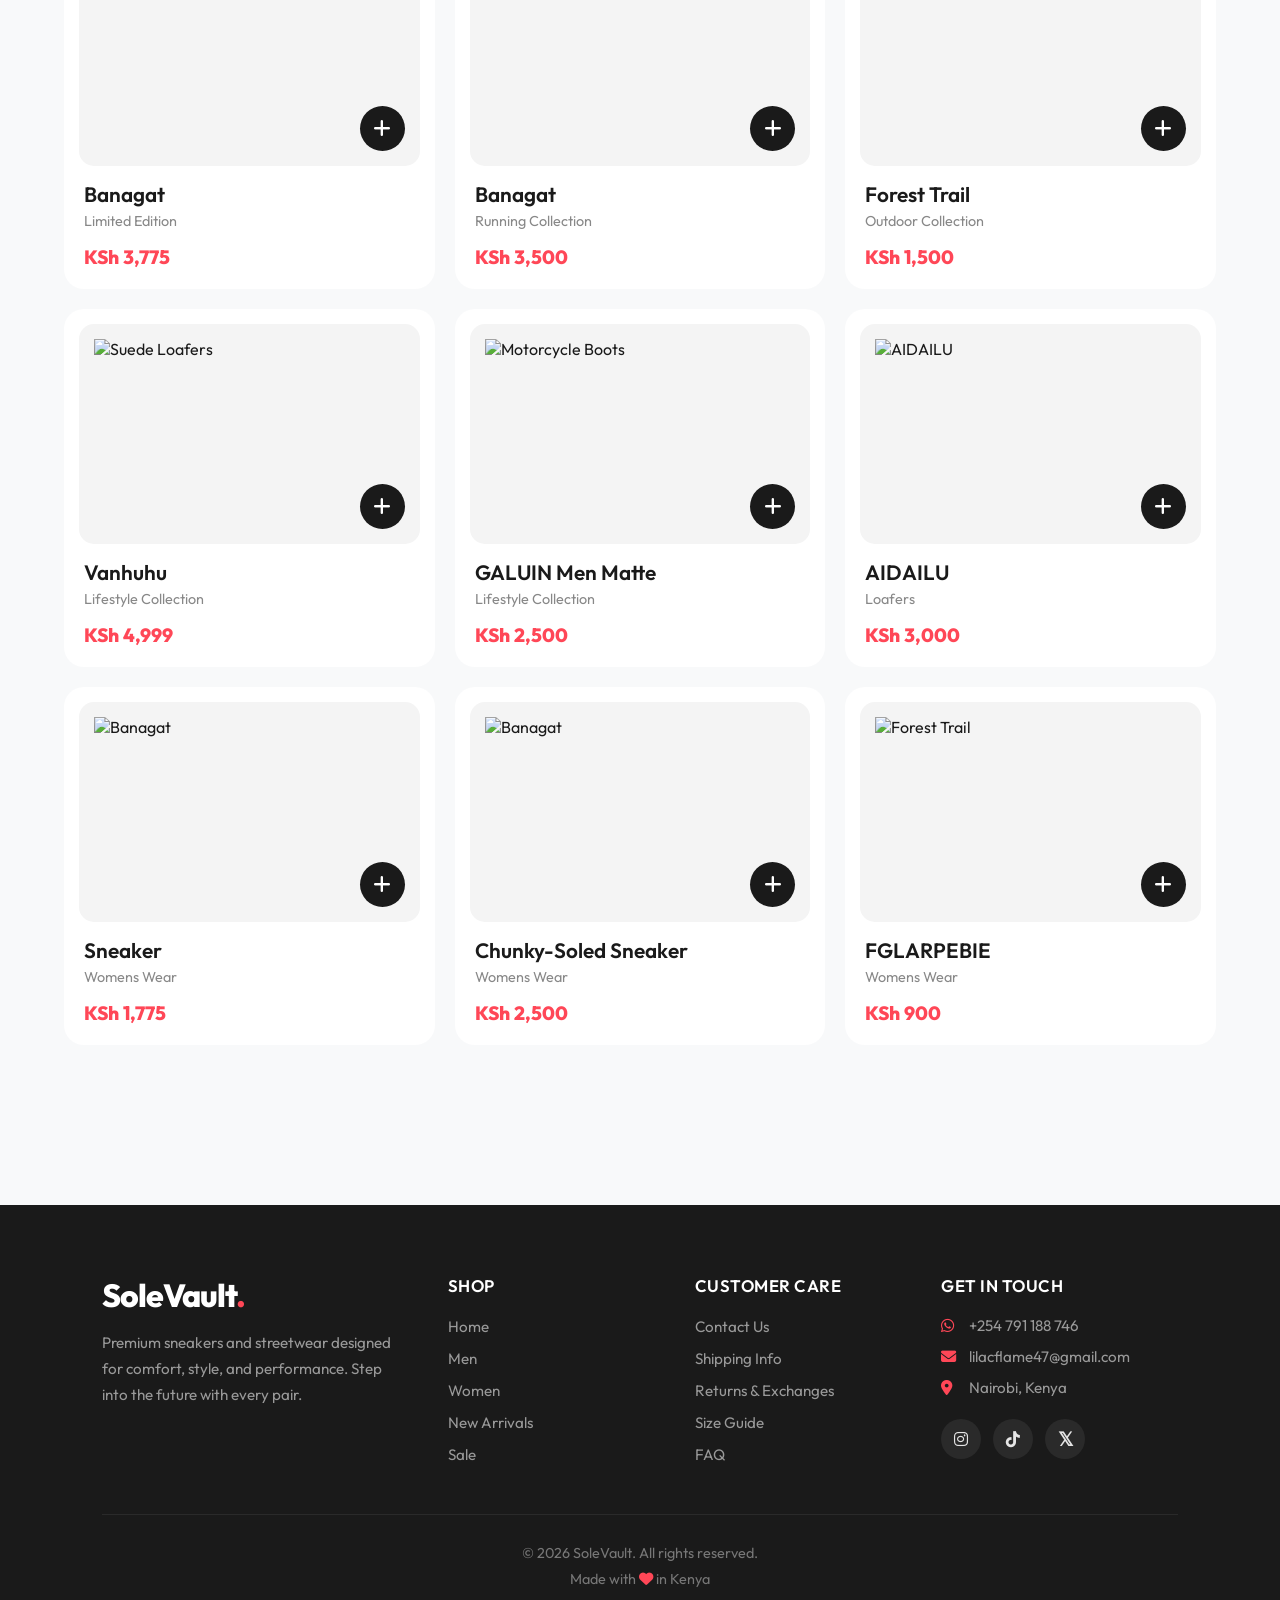
==== commit 42f8653a: "updated all the files in my ndula project" ====
--- a/index.html
+++ b/index.html
@@ -14,7 +14,7 @@
 <body>
 
     <!-- Navigation -->
-        <nav>
+    <nav>
         <a href="index.html" class="logo" style="text-decoration: none; color: inherit;">SoleVault<span>.</span></a>
         
         <ul class="nav-links" id="navLinks">
@@ -27,7 +27,7 @@
         <div class="nav-icons">
             <a href="javascript:void(0)" onclick="toggleSearch(event)"><i class="fa-solid fa-magnifying-glass"></i></a>
             <a href="javascript:void(0)" onclick="toggleCart(event)"><i class="fa-solid fa-cart-shopping"></i> <span id="cart-count">0</span></a>
-            <!-- Hamburger Menu Icon (Only shows on mobile) -->
+            <!-- Hamburger Menu Icon -->
             <a href="javascript:void(0)" class="menu-toggle" onclick="toggleMenu()"><i class="fa-solid fa-bars"></i></a>
         </div>
     </nav>
@@ -52,7 +52,6 @@
             <p>The most wanted kicks this season.</p>
         </div>
 
-        <!-- THE MISSING GRID WRAPPER IS HERE -->
         <div class="product-grid">
             
             <!-- Shoe 1 -->
@@ -111,7 +110,7 @@
             <div class="product-card">
                 <div class="image-box">
                     <img src="https://ke.jumia.is/unsafe/fit-in/500x500/filters:fill(white)/product/64/2206213/1.jpg?8373" alt="Banagat">
-                    <button class="add-to-cart" onclick="addToCart('Banagat', 2500)"><i class="fa-solid fa-plus"></i></button>
+                    <button class="add-to-cart" onclick="addToCart('Banagat', 3500)"><i class="fa-solid fa-plus"></i></button>
                 </div>
                 <div class="product-info">
                     <h3>Banagat</h3>
@@ -150,7 +149,7 @@
             <div class="product-card">
                 <div class="image-box">
                     <img src="https://ke.jumia.is/unsafe/fit-in/500x500/filters:fill(white)/product/37/9747823/1.jpg?2228" alt="Motorcycle Boots">
-                    <button class="add-to-cart" onclick="addToCart('Motorcycle Boots', 2680)"><i class="fa-solid fa-plus"></i></button>
+                    <button class="add-to-cart" onclick="addToCart('Motorcycle Boots', 2500)"><i class="fa-solid fa-plus"></i></button>
                 </div>
                 <div class="product-info">
                     <h3>GALUIN Men Matte</h3>
@@ -163,7 +162,7 @@
             <div class="product-card">
                 <div class="image-box">
                     <img src="https://ke.jumia.is/unsafe/fit-in/500x500/filters:fill(white)/product/17/6987661/1.jpg?1948" alt="AIDAILU">
-                    <button class="add-to-cart" onclick="addToCart('AIDAILU', 2232)"><i class="fa-solid fa-plus"></i></button>
+                    <button class="add-to-cart" onclick="addToCart('AIDAILU', 3000)"><i class="fa-solid fa-plus"></i></button>
                 </div>
                 <div class="product-info">
                     <h3>AIDAILU</h3>
@@ -176,7 +175,7 @@
             <div class="product-card">
                 <div class="image-box">
                     <img src="https://ke.jumia.is/unsafe/fit-in/500x500/filters:fill(white)/product/05/4372523/1.jpg?1963" alt="Banagat">
-                    <button class="add-to-cart" onclick="addToCart('Banagat', 3775)"><i class="fa-solid fa-plus"></i></button>
+                    <button class="add-to-cart" onclick="addToCart('Sneaker', 1775)"><i class="fa-solid fa-plus"></i></button>
                 </div>
                 <div class="product-info">
                     <h3>Sneaker</h3>
@@ -189,7 +188,7 @@
             <div class="product-card">
                 <div class="image-box">
                     <img src="https://ke.jumia.is/unsafe/fit-in/500x500/filters:fill(white)/product/93/4255723/1.jpg?5764" alt="Banagat">
-                    <button class="add-to-cart" onclick="addToCart('Banagat', 2500)"><i class="fa-solid fa-plus"></i></button>
+                    <button class="add-to-cart" onclick="addToCart('Chunky-Soled Sneaker', 2500)"><i class="fa-solid fa-plus"></i></button>
                 </div>
                 <div class="product-info">
                     <h3>Chunky-Soled Sneaker</h3>
@@ -202,7 +201,7 @@
             <div class="product-card">
                 <div class="image-box">
                     <img src="https://ke.jumia.is/unsafe/fit-in/500x500/filters:fill(white)/product/03/3954523/1.jpg?1040" alt="Forest Trail">
-                    <button class="add-to-cart" onclick="addToCart('Forest Trail', 1500)"><i class="fa-solid fa-plus"></i></button>
+                    <button class="add-to-cart" onclick="addToCart('FGLARPEBIE', 900)"><i class="fa-solid fa-plus"></i></button>
                 </div>
                 <div class="product-info">
                     <h3>FGLARPEBIE</h3>
@@ -211,7 +210,7 @@
                 </div>
             </div>
 
-        </div> <!-- END OF PRODUCT GRID -->
+        </div>
     </section>
 
     <!-- SLIDE-OUT SHOPPING CART -->
@@ -236,7 +235,7 @@
         </div>
     </div>
 
-        <!-- FOOTER -->
+    <!-- FOOTER -->
     <footer>
         <div class="footer-grid">
             
@@ -269,7 +268,7 @@
 
             <div class="footer-col">
                 <h4>Get In Touch</h4>
-                                <ul class="footer-contact">
+                <ul class="footer-contact">
                     <li>
                         <i class="fa-brands fa-whatsapp"></i> 
                         <a href="https://wa.me/254791188746" target="_blank" style="color: inherit;">+254 791 188 746</a>
@@ -280,19 +279,15 @@
                     </li>
                     <li><i class="fa-solid fa-location-dot"></i> Nairobi, Kenya</li>
                 </ul>
-                                <div class="footer-socials">
-                    <!-- Update the hrefs with your actual profile links -->
+                
+                <div class="footer-socials">
                     <a href="https://instagram.com/xtentione__" target="_blank" aria-label="Instagram"><i class="fa-brands fa-instagram"></i></a>
                     <a href="https://tiktok.com/@xtentione" target="_blank" aria-label="TikTok"><i class="fa-brands fa-tiktok"></i></a>
-                    
-                    <!-- Fixed the X icon -->
-                   <a href="https://x.com/heinxw" target="_blank" aria-label="X" style="color: #e5e5e5 !important; font-family: Arial, sans-serif; font-weight: bold; font-size: 1.2rem; display: flex; align-items: center; justify-content: center;">
-    𝕏
-</a>
-                    
-                </div>
-
-        </div>
+                    <a href="https://x.com/heinxw" target="_blank" aria-label="X" style="color: #e5e5e5 !important; font-family: Arial, sans-serif; font-weight: bold; font-size: 1.2rem; display: flex; align-items: center; justify-content: center;">𝕏</a>
+                </div>
+            </div>
+
+        </div> <!-- END OF FOOTER GRID -->
 
         <div class="footer-bottom">
             <p>&copy; <span id="year"></span> SoleVault. All rights reserved.</p>
@@ -303,7 +298,6 @@
     <script>
         document.getElementById('year').textContent = new Date().getFullYear();
     </script>
-
     <script src="script.js"></script>
 </body>
 </html>
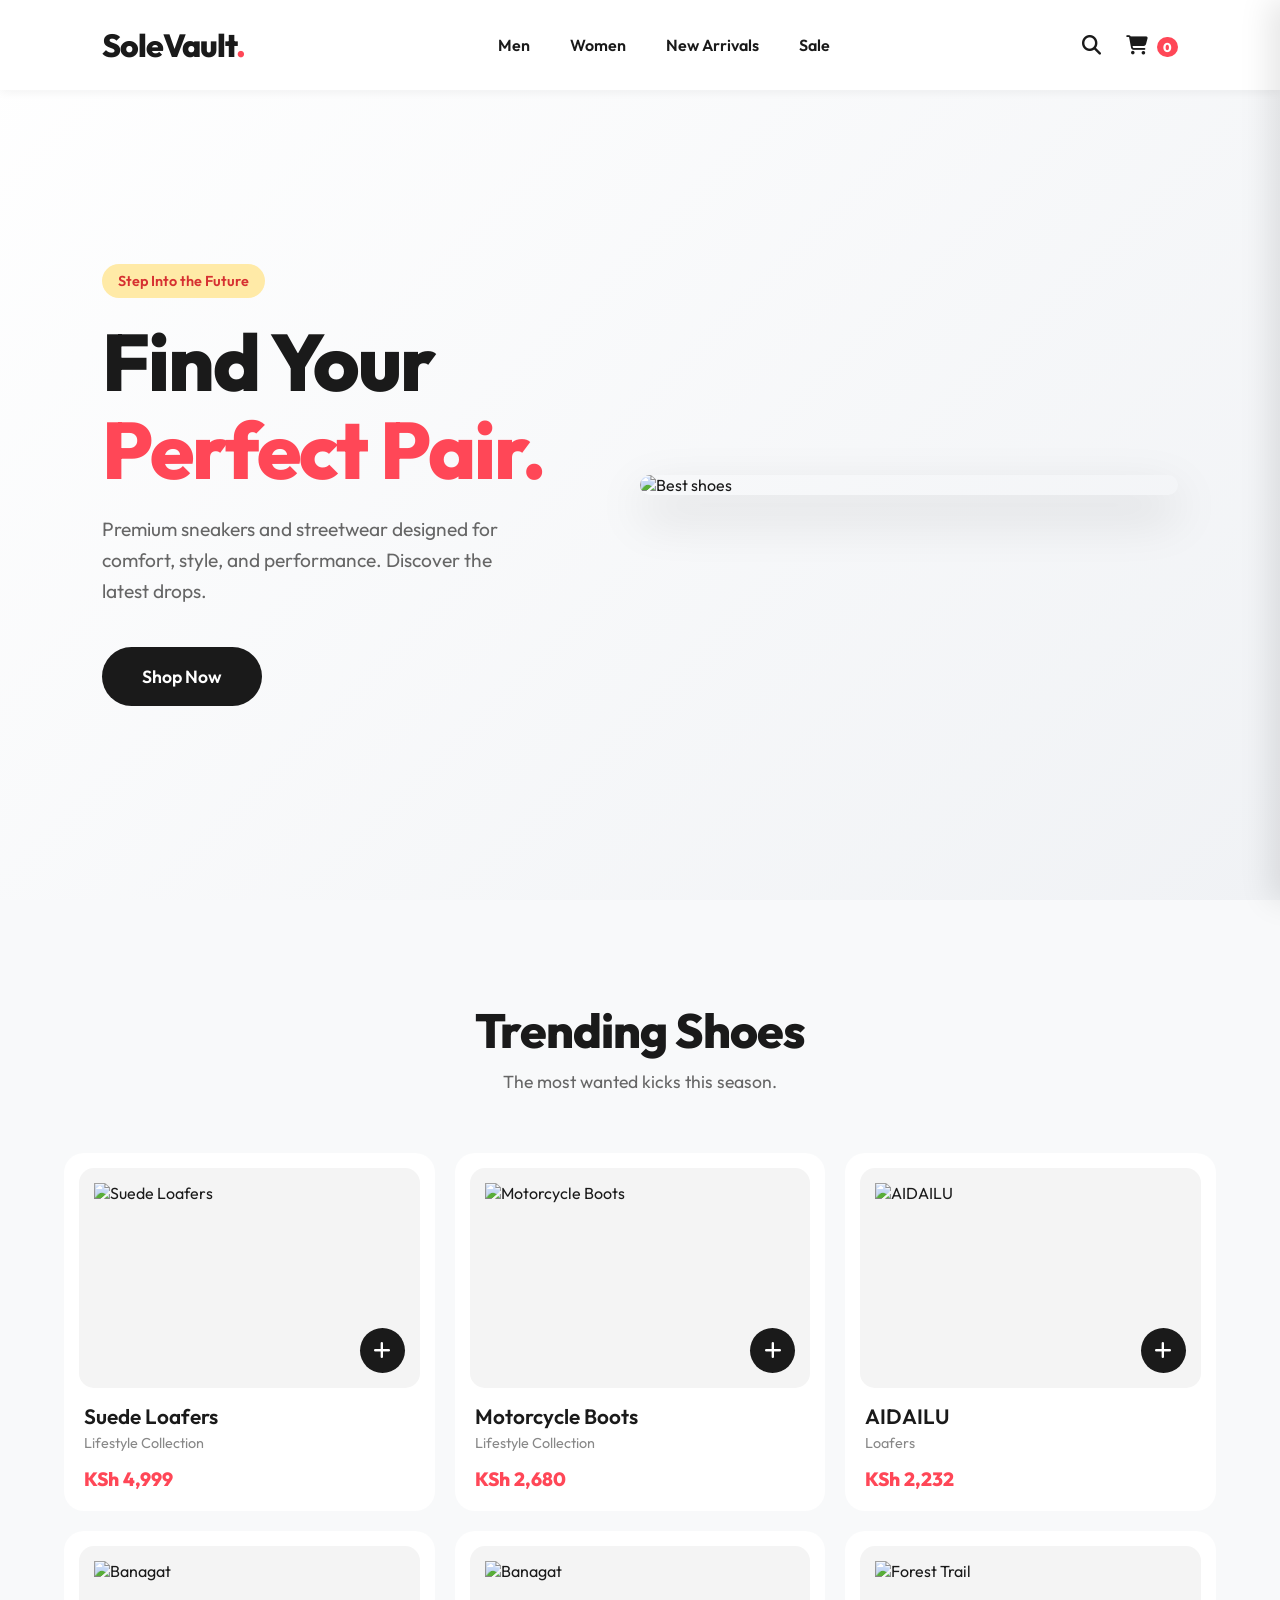
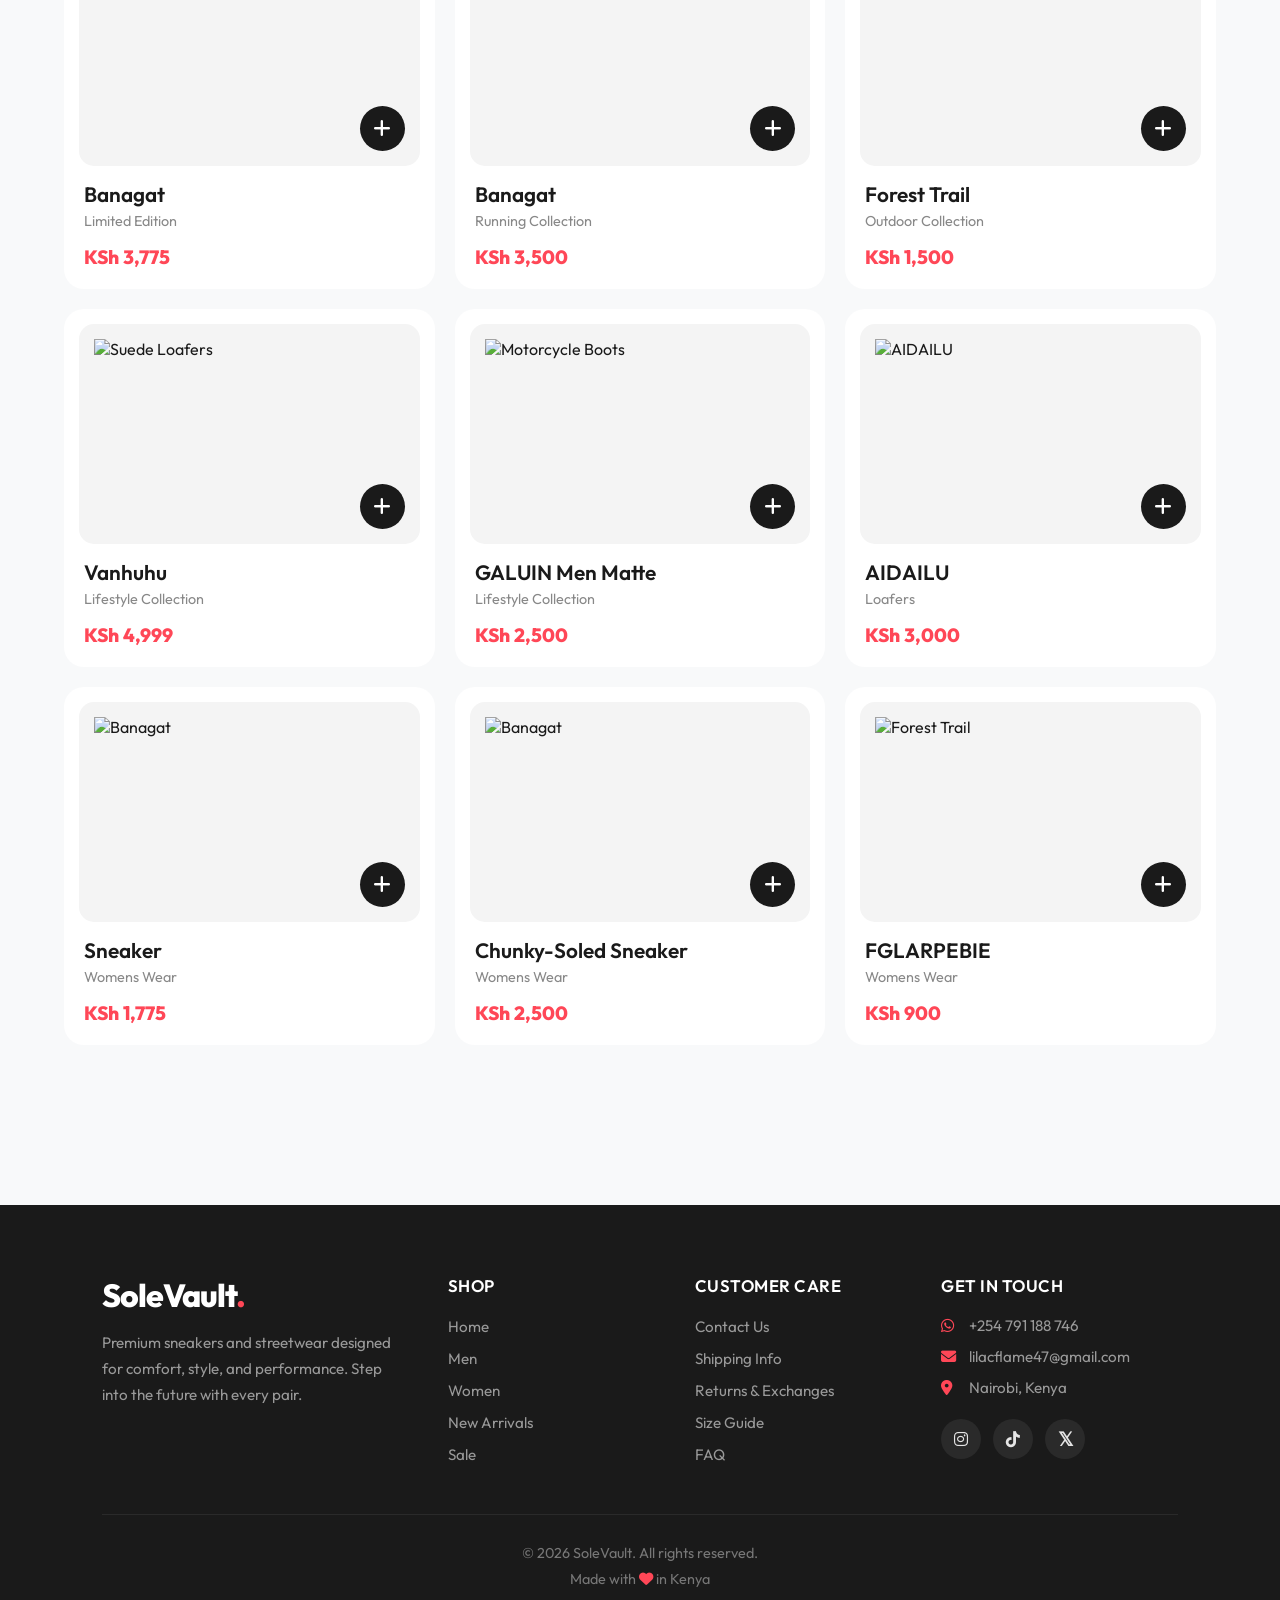
==== commit 9a49c930: "updated version" ====
--- a/index.html
+++ b/index.html
@@ -31,6 +31,15 @@
             <a href="javascript:void(0)" class="menu-toggle" onclick="toggleMenu()"><i class="fa-solid fa-bars"></i></a>
         </div>
     </nav>
+
+    <!-- SEARCH BAR (THIS WAS MISSING) -->
+    <div class="search-bar-container" id="searchBar">
+        <div class="search-inner">
+            <i class="fa-solid fa-magnifying-glass"></i>
+            <input type="text" id="searchInput" placeholder="Search for shoes (e.g. Suede, Boots, Loafers)..." oninput="filterProducts()">
+            <button class="close-search" onclick="toggleSearch(event)"><i class="fa-solid fa-xmark"></i></button>
+        </div>
+    </div>
 
     <!-- Hero Section -->
     <header class="hero">
--- a/style.css
+++ b/style.css
@@ -65,6 +65,11 @@
 
 .nav-icons a:hover {
     color: #ff4757;
+}
+
+/* Hide hamburger on desktop */
+.menu-toggle {
+    display: none;
 }
 
 /* --- HERO SECTION --- */
@@ -410,37 +415,6 @@
     font-weight: 800;
 }
 
-/* --- MOBILE RESPONSIVE --- */
-@media (max-width: 900px) {
-    .hero {
-        flex-direction: column;
-        text-align: center;
-        padding-top: 120px;
-    }
-    .hero-text, .hero-image {
-        width: 100%;
-    }
-    .hero-text h1 {
-        font-size: 3.5rem;
-    }
-    .hero-text p {
-        margin: 0 auto 30px auto;
-    }
-    .nav-links {
-        display: none;
-    }
-
-    .product-grid {
-        grid-template-columns: repeat(2, 1fr);
-    }
-}
-
-@media (max-width: 600px) {
-    .product-grid {
-        grid-template-columns: 1fr;
-    }
-}
-
 /* --- ACTIVE NAVIGATION LINK --- */
 .nav-links a.active {
     color: #ff4757;
@@ -591,24 +565,6 @@
 
 .footer-bottom p {
     margin: 4px 0;
-}
-
-/* Footer responsive */
-@media (max-width: 900px) {
-    .footer-grid {
-        grid-template-columns: 1fr 1fr;
-        gap: 40px;
-    }
-}
-
-@media (max-width: 600px) {
-    .footer-grid {
-        grid-template-columns: 1fr;
-        gap: 35px;
-    }
-    .footer-brand p {
-        max-width: 100%;
-    }
 }
 
 /* --- SEARCH BAR --- */
@@ -676,12 +632,124 @@
     color: #ff4757;
 }
 
-/* Responsive fix for search bar */
+/* --- MOBILE RESPONSIVE --- */
 @media (max-width: 900px) {
+    /* Show hamburger icon */
+    .menu-toggle {
+        display: block;
+    }
+
+    /* Mobile Dropdown Menu */
+    .nav-links {
+        position: absolute;
+        top: 100%;
+        left: 0;
+        width: 100%;
+        background: white;
+        flex-direction: column;
+        align-items: center;
+        padding: 0;
+        gap: 0;
+        box-shadow: 0 10px 20px rgba(0,0,0,0.1);
+        max-height: 0; /* Hidden by default */
+        overflow: hidden;
+        transition: max-height 0.4s ease-in-out;
+    }
+
+    /* When JS adds 'active' class */
+    .nav-links.active {
+        max-height: 300px; 
+    }
+
+    .nav-links li {
+        width: 100%;
+        text-align: center;
+    }
+
+    .nav-links a {
+        display: block;
+        padding: 18px 0;
+        border-bottom: 1px solid #f4f4f4;
+        width: 100%;
+    }
+
+    /* Hide the underline on mobile */
+    .nav-links a.active::after {
+        display: none;
+    }
+
+    .hero {
+        flex-direction: column;
+        text-align: center;
+        padding-top: 120px;
+    }
+    .hero-text, .hero-image {
+        width: 100%;
+    }
+    .hero-text h1 {
+        font-size: 3.5rem;
+    }
+    .hero-text p {
+        margin: 0 auto 30px auto;
+    }
+
+    .product-grid {
+        grid-template-columns: repeat(2, 1fr);
+    }
+
+    .footer-grid {
+        grid-template-columns: 1fr 1fr;
+        gap: 40px;
+    }
+
     .search-bar-container.active {
         height: 70px; 
     }
     .search-inner {
         padding: 12px 20px;
     }
+}
+
+/* --- PHONE SPECIFIC TWEAKS (600px and below) --- */
+@media (max-width: 600px) {
+    .logo {
+        font-size: 1.5rem;
+    }
+
+    .nav-icons {
+        gap: 15px;
+        font-size: 1.1rem;
+    }
+
+    .hero-text h1 {
+        font-size: 2.8rem;
+    }
+    
+    .hero {
+        padding-top: 100px;
+    }
+
+    .product-grid {
+        grid-template-columns: 1fr;
+    }
+    
+    .products-section {
+        padding: 60px 5%;
+    }
+
+    .search-bar-container.active {
+        height: 60px;
+        padding: 0 4%;
+    }
+    .search-inner input {
+        font-size: 1rem;
+    }
+
+    .footer-grid {
+        grid-template-columns: 1fr;
+        gap: 35px;
+    }
+    .footer-brand p {
+        max-width: 100%;
+    }
 }
